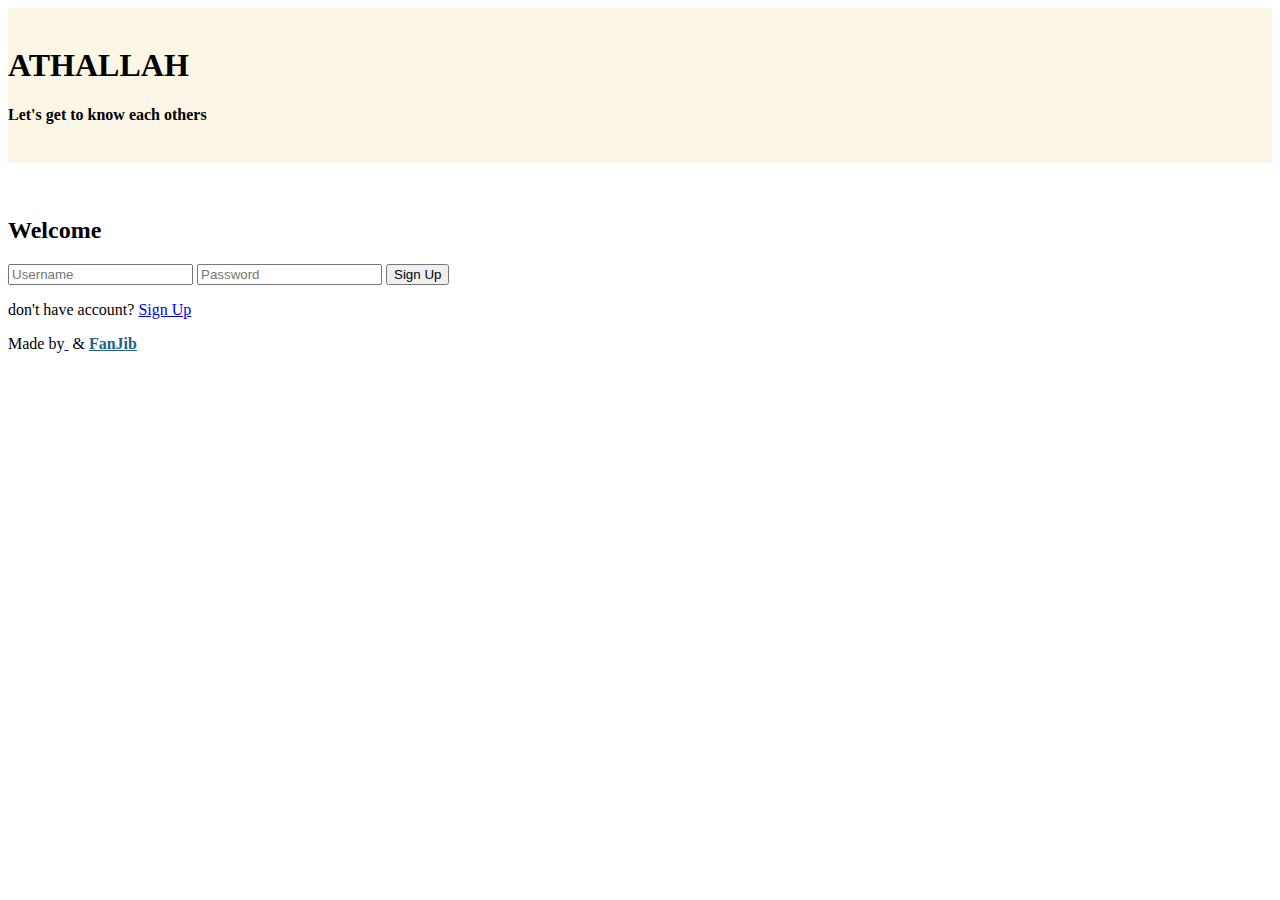
==== index.html @ ad94720d "Add files via upload" ====
<!doctype html>
<html lang="en">
    <head>
        <!-- Required meta tags -->
        <meta charset="utf-8">
        <meta name="viewport" content="width=device-width, initial-scale=1, shrink-to-fit=no">
        <link rel="icon" href="img/itsme.png">
        <!-- Bootstrap CSS -->
        <link rel="stylesheet" href="https://cdn.jsdelivr.net/npm/bootstrap@4.6.0/dist/css/bootstrap.min.css" integrity="sha384-B0vP5xmATw1+K9KRQjQERJvTumQW0nPEzvF6L/Z6nronJ3oUOFUFpCjEUQouq2+l" crossorigin="anonymous">
        <link rel="stylesheet" href="css/style.css">

        <!-- Font -->
        <link href="https://fonts.googleapis.com/css2?family=Poppins:wght@100;200;300;400;500;600;700;800;900&display=swap" rel="stylesheet">

        <title>Jidan Atthala</title>
    </head>
    <body>
        <main class="container-fluid main">
                <section class="row">
                    <div class="col-lg-7" style="background-color: #FAF5E4;">
                        <article class="kiri">
                            <img src="/img/shield.svg" alt="" class="shield">
                            <header class="text-center">
                                <h1>ATHALLAH</h1>
                                <h4>Let's get to know each others</h4>
                            </header>
                            <img src="/img/Gunung.svg" alt="" class="gunung">
                        </article>
                    </div>
                    <div class="col-lg-5" style="background-color: white;">
                        <article class="kanan">
                            <figure>
                                <img src="/img/Art-stick.svg " alt="" class="art">
                                <img src="/img/Card-Abu.svg" alt="" class="card-abu">
                            </figure>
                            <form class="form-horizontal mt-5" method="POST" action="main-page.html">
                                <h2 class="text-center">Welcome</h2>
                                <section class="container__input">
                                    <article class="input__wrapper">
                                        <input type="text" class="form-control" placeholder="Username">
                                        <input type="password" class="form-control " placeholder="Password">
                                        <input type="submit" class="form-control kirim" value="Sign Up">
                                        <p>don't have account? <a href="regist.html">Sign Up</a></p>
                                    </article> <!-- input-wrapper -->
                                </section> <!-- container__input -->
                            </form>
                        </article>
                    </div>
                </section>
        </main>
        
        <footer class="">
            <div class="p-1 ml-3">
                Made by<a class="" href="https://www.instagram.com/ssabiqmame/"> <img src="/img/mameX.svg" alt="" class="copyright"></a> & <a href="https://www.instagram.com/irfannajib08/" style="color: #216282 ;"><b>FanJib</b></a>
            </div>
        </footer>

        <script src="https://code.jquery.com/jquery-3.5.1.slim.min.js" integrity="sha384-DfXdz2htPH0lsSSs5nCTpuj/zy4C+OGpamoFVy38MVBnE+IbbVYUew+OrCXaRkfj" crossorigin="anonymous"></script>
        <script src="https://cdn.jsdelivr.net/npm/bootstrap@4.6.0/dist/js/bootstrap.bundle.min.js" integrity="sha384-Piv4xVNRyMGpqkS2by6br4gNJ7DXjqk09RmUpJ8jgGtD7zP9yug3goQfGII0yAns" crossorigin="anonymous"></script>
    </body>
</html>
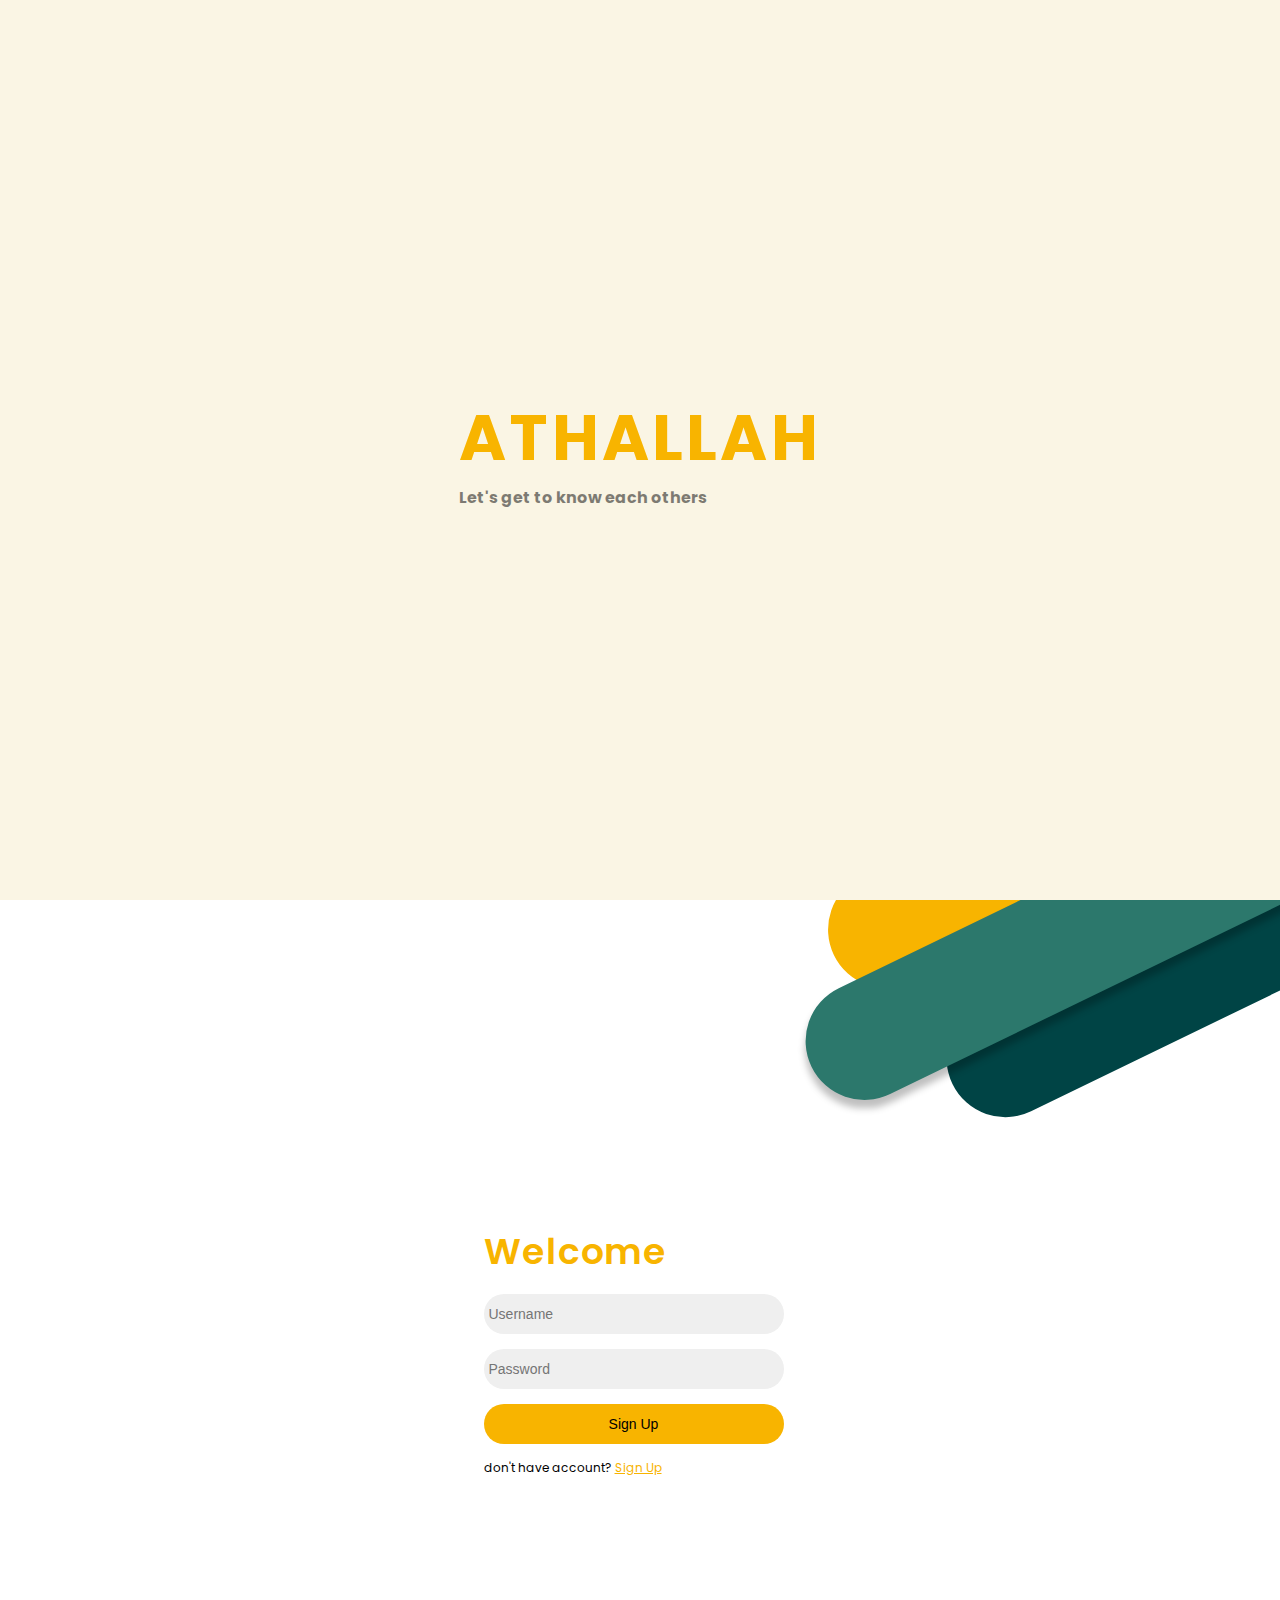
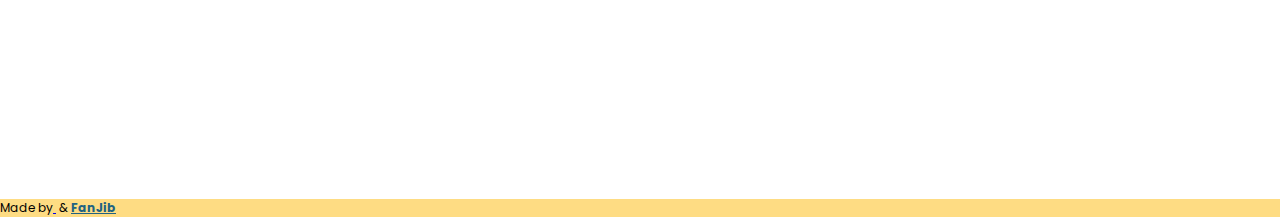
==== commit 4d9cf3bb: "Add files via upload" ====
--- a/index.html
+++ b/index.html
@@ -11,42 +11,55 @@
 
         <!-- Font -->
         <link href="https://fonts.googleapis.com/css2?family=Poppins:wght@100;200;300;400;500;600;700;800;900&display=swap" rel="stylesheet">
+        <script src="https://kit.fontawesome.com/40613f3d16.js" crossorigin="anonymous"></script>
 
         <title>Jidan Atthala</title>
     </head>
     <body>
         <main class="container-fluid main">
-                <section class="row">
-                    <div class="col-lg-7" style="background-color: #FAF5E4;">
-                        <article class="kiri">
-                            <img src="/img/shield.svg" alt="" class="shield">
-                            <header class="text-center">
-                                <h1>ATHALLAH</h1>
-                                <h4>Let's get to know each others</h4>
-                            </header>
-                            <img src="/img/Gunung.svg" alt="" class="gunung">
-                        </article>
-                    </div>
-                    <div class="col-lg-5" style="background-color: white;">
-                        <article class="kanan">
-                            <figure>
-                                <img src="/img/Art-stick.svg " alt="" class="art">
-                                <img src="/img/Card-Abu.svg" alt="" class="card-abu">
-                            </figure>
-                            <form class="form-horizontal mt-5" method="POST" action="main-page.html">
-                                <h2 class="text-center">Welcome</h2>
-                                <section class="container__input">
-                                    <article class="input__wrapper">
-                                        <input type="text" class="form-control" placeholder="Username">
-                                        <input type="password" class="form-control " placeholder="Password">
-                                        <input type="submit" class="form-control kirim" value="Sign Up">
-                                        <p>don't have account? <a href="regist.html">Sign Up</a></p>
-                                    </article> <!-- input-wrapper -->
-                                </section> <!-- container__input -->
-                            </form>
-                        </article>
-                    </div>
-                </section>
+            <section class="row">
+                <div class="col-lg-7" style="background-color: #FAF5E4">
+                    <article class="kiri">
+                        <img src="/img/shield.svg" alt="" class="shield">
+                        <header class="text-center">
+                            <h1>ATHALLAH</h1>
+                            <h4>Let's get to know each others</h4>
+                        </header>
+                        <img src="/img/Gunung.svg" alt="" class="gunung">
+                    </article>
+                </div> <!-- Col -->
+
+                <div class="col-lg-5 background__kanan">
+                    <article class="kanan" >
+                        <!-- <figure>
+                            <img src="/img/Art-stick.svg " alt="" class="art">
+                            <img src="/img/Card-Abu.svg" alt="" class="card-abu">
+                        </figure> -->
+
+                        <form class="form-horizontal mt-5" method="POST" action="main-page.html">
+                            <legend class="text-center">Welcome</legend>
+
+                            <section class="container__input">
+                                <article class="input__wrapper">
+
+                                    <input type="text" class="form-control" placeholder="Username">
+                                    <div class="password"> <!-- Show Hide Password -->
+                                        <input type="password" class="form-control" id="password" placeholder="Password">
+                                        <div class="checkbox">
+                                            <input type="checkbox" id="show">
+                                            <i class="fas fa-eye" id="mata"></i> 
+                                            <i class="fas fa-eye-slash" id="buta"></i>
+                                        </div> <!-- Checkbox -->
+                                    </div> <!-- Show Hide -->
+                                    <input type="submit" class="form-control kirim" value="Sign Up">
+                                    <p>don't have account? <a href="regist.html">Sign Up</a></p>
+
+                                </article> <!-- Input Wrapper -->
+                            </section> <!-- Container Input -->
+                        </form>
+                    </article>
+                </div> <!-- Col -->
+            </section> <!-- Row -->
         </main>
         
         <footer class="">
@@ -57,5 +70,6 @@
 
         <script src="https://code.jquery.com/jquery-3.5.1.slim.min.js" integrity="sha384-DfXdz2htPH0lsSSs5nCTpuj/zy4C+OGpamoFVy38MVBnE+IbbVYUew+OrCXaRkfj" crossorigin="anonymous"></script>
         <script src="https://cdn.jsdelivr.net/npm/bootstrap@4.6.0/dist/js/bootstrap.bundle.min.js" integrity="sha384-Piv4xVNRyMGpqkS2by6br4gNJ7DXjqk09RmUpJ8jgGtD7zP9yug3goQfGII0yAns" crossorigin="anonymous"></script>
+        <script src="js/app.js"></script>
     </body>
 </html>--- a/css/style.css
+++ b/css/style.css
@@ -0,0 +1,515 @@
+* {
+  padding: 0;
+  margin: 0;
+  -webkit-box-sizing: border-box;
+          box-sizing: border-box;
+}
+
+::-webkit-scrollbar {
+  width: 4px;
+}
+
+::-webkit-scrollbar-thumb {
+  background-color: #2C786C;
+}
+
+::-webkit-scrollbar-thumb:hover {
+  background: #004445;
+}
+
+::-webkit-scrollbar-track {
+  background: #f1f1f1;
+}
+
+html {
+  scroll-behavior: smooth;
+}
+
+body {
+  font-family: 'Poppins', sans-serif;
+}
+
+main .kiri, main .kanan {
+  display: -webkit-box;
+  display: -ms-flexbox;
+  display: flex;
+  -webkit-box-align: center;
+      -ms-flex-align: center;
+          align-items: center;
+  -webkit-box-pack: center;
+      -ms-flex-pack: center;
+          justify-content: center;
+  height: 100vh;
+  position: relative;
+}
+
+main .kiri {
+  background-color: #FAF5E4;
+  z-index: 2;
+  -webkit-animation: loading 1s cubic-bezier(0.86, 0.46, 0.83, 0.67);
+          animation: loading 1s cubic-bezier(0.86, 0.46, 0.83, 0.67);
+  -webkit-transition: -webkit-animation 200ms;
+  transition: -webkit-animation 200ms;
+  transition: animation 200ms;
+  transition: animation 200ms, -webkit-animation 200ms;
+}
+
+main .kiri .shield {
+  z-index: 1;
+  position: absolute;
+  top: 30px;
+}
+
+main .kiri .gunung {
+  width: 100%;
+  position: absolute;
+  bottom: 0;
+  left: 0;
+}
+
+main .kanan {
+  z-index: 1;
+}
+
+main .kanan .art, main .kanan .card-abu {
+  z-index: -1;
+  position: absolute;
+  right: -15px;
+}
+
+main .kanan .art {
+  top: 0;
+  width: 250px;
+}
+
+main .kanan .card-abu {
+  bottom: 0;
+}
+
+main .kanan form .container__input {
+  display: -webkit-box;
+  display: -ms-flexbox;
+  display: flex;
+  -webkit-box-pack: center;
+      -ms-flex-pack: center;
+          justify-content: center;
+  -webkit-box-align: center;
+      -ms-flex-align: center;
+          align-items: center;
+}
+
+main .kanan form .container__input .input__wrapper p {
+  margin-top: 15px;
+  font-size: 12px;
+}
+
+main .kanan form .container__input .input__wrapper p a {
+  color: #F8B400;
+}
+
+main .kanan form .container__input .input__wrapper .cancel {
+  margin-top: 15px;
+  border: 1px solid #F8B400;
+  border-radius: 30px;
+  padding: 7px !important;
+  width: 300px;
+  color: #F8B400;
+  -webkit-transition: 200ms;
+  transition: 200ms;
+  font-size: 14px;
+}
+
+main .kanan form .container__input .input__wrapper .cancel:hover {
+  color: black;
+  background: #F8B400 !important;
+  -webkit-filter: brightness(95%);
+          filter: brightness(95%);
+  -webkit-box-shadow: 0px 2px 2px 0px rgba(0, 0, 0, 0.1);
+          box-shadow: 0px 2px 2px 0px rgba(0, 0, 0, 0.1);
+  -webkit-transform: translateY(-2px);
+          transform: translateY(-2px);
+  font-weight: 600;
+}
+
+main .kanan form .container__input .input__wrapper .password {
+  display: -webkit-box;
+  display: -ms-flexbox;
+  display: flex;
+  -webkit-box-align: center;
+      -ms-flex-align: center;
+          align-items: center;
+}
+
+main .kanan form .container__input .input__wrapper .password label {
+  font-size: 12px;
+}
+
+main .kanan form .container__input .input__wrapper .password .checkbox input[type="checkbox"] {
+  -webkit-transform: translateY(3px) translateX(-30px);
+          transform: translateY(3px) translateX(-30px);
+  opacity: 0;
+  z-index: 1;
+  position: relative;
+}
+
+main .kanan form .container__input .input__wrapper .password .checkbox #mata, main .kanan form .container__input .input__wrapper .password .checkbox #buta {
+  position: absolute;
+  z-index: 0;
+  -webkit-transition: 200ms;
+  transition: 200ms;
+}
+
+main .kanan form .container__input .input__wrapper .password .checkbox #mata {
+  opacity: 1;
+  -webkit-transform: translateY(17px) translateX(-45px);
+          transform: translateY(17px) translateX(-45px);
+}
+
+main .kanan form .container__input .input__wrapper .password .checkbox #buta {
+  opacity: 0;
+  -webkit-transform: translateY(-18px) translateX(-34px);
+          transform: translateY(-18px) translateX(-34px);
+}
+
+.main__page form input[value="Logout"] {
+  z-index: 2 !important;
+  background: #F9F1D8 !important;
+}
+
+.main__page form input[value="Logout"]:hover {
+  background: #F8B400 !important;
+}
+
+.main__page .profil__athallah {
+  max-width: 550px;
+  display: -webkit-box;
+  display: -ms-flexbox;
+  display: flex;
+  -webkit-box-pack: center;
+      -ms-flex-pack: center;
+          justify-content: center;
+  -webkit-box-orient: vertical;
+  -webkit-box-direction: normal;
+      -ms-flex-direction: column;
+          flex-direction: column;
+}
+
+.main__page .profil__athallah figure {
+  height: 288px;
+  display: -webkit-box;
+  display: -ms-flexbox;
+  display: flex;
+  -webkit-box-pack: center;
+      -ms-flex-pack: center;
+          justify-content: center;
+}
+
+.main__page .profil__athallah figure .circle {
+  -webkit-clip-path: circle(50.2% at 50% 0);
+          clip-path: circle(50.2% at 50% 0);
+  z-index: 1;
+  -webkit-transition: 200ms;
+  transition: 200ms;
+  background: #F8B400;
+  height: 288px;
+  width: 750px;
+  position: absolute;
+}
+
+.main__page .profil__athallah figure img.itsme {
+  z-index: 1;
+  position: relative;
+  bottom: -57px;
+  width: 200px;
+  height: 200px;
+  border-radius: 50%;
+  -webkit-filter: drop-shadow(0px 4px 5px rgba(0, 0, 0, 0.1));
+          filter: drop-shadow(0px 4px 5px rgba(0, 0, 0, 0.1));
+}
+
+.main__page .profil__athallah header {
+  margin: auto;
+}
+
+.main__page .profil__athallah header h1 {
+  font-size: 48px;
+  letter-spacing: 0.15em;
+}
+
+.main__page .profil__athallah article p {
+  margin-bottom: 45px;
+  color: rgba(0, 0, 0, 0.7);
+  font-size: 14px;
+  line-height: 150%;
+}
+
+.main__page .profil__athallah article .col-sm-12 {
+  padding: 0 5px !important;
+}
+
+.main__page .profil__athallah article .card {
+  border: none !important;
+  display: -ms-grid;
+  display: grid;
+  place-items: center;
+  width: 100%;
+  margin: 0;
+  margin-bottom: 30px;
+  height: 167px;
+  -webkit-transition: 0.2s;
+  transition: 0.2s;
+  -webkit-box-shadow: 0px 0px 5px 0px rgba(0, 0, 0, 0.1);
+          box-shadow: 0px 0px 5px 0px rgba(0, 0, 0, 0.1);
+}
+
+.main__page .profil__athallah article .card:hover {
+  -webkit-transform: translateY(-5px);
+          transform: translateY(-5px);
+  background: #F8B400;
+}
+
+.main__page .profil__athallah article .card:hover i {
+  color: white;
+}
+
+.main__page .profil__athallah article .card i {
+  -webkit-transition: 200ms;
+  transition: 200ms;
+  color: #F8B400;
+  font-size: 50px;
+}
+
+footer {
+  margin-top: -1px;
+  background: #FEDC83;
+  font-size: 12px !important;
+}
+
+footer .copyright {
+  width: 50px;
+}
+
+main.sucess {
+  height: 100vh;
+  border: 1px solid red;
+  display: -webkit-box;
+  display: -ms-flexbox;
+  display: flex;
+  -webkit-box-pack: center;
+      -ms-flex-pack: center;
+          justify-content: center;
+  -webkit-box-align: center;
+      -ms-flex-align: center;
+          align-items: center;
+}
+
+main.sucess section {
+  position: relative;
+  top: -70px;
+  display: -ms-grid;
+  display: grid;
+  place-items: center;
+}
+
+main.sucess section header h1 {
+  color: #000;
+  font-size: 48px;
+  font-weight: 600;
+}
+
+main.sucess section header h1 span {
+  font-weight: bold;
+  color: #2C786C;
+}
+
+main.sucess section a {
+  background: #F8B400;
+  font-size: 14px;
+  width: 250px;
+  padding: 13.38px 0;
+  margin-top: 30px;
+  font-weight: 600;
+  -webkit-transition: 200ms;
+  transition: 200ms;
+}
+
+main.sucess section a:hover {
+  -webkit-filter: brightness(95%);
+          filter: brightness(95%);
+  -webkit-box-shadow: 0px 2px 2px 0px rgba(0, 0, 0, 0.1);
+          box-shadow: 0px 2px 2px 0px rgba(0, 0, 0, 0.1);
+  -webkit-transform: translateY(-2px);
+          transform: translateY(-2px);
+}
+
+main.sucess .gunung {
+  position: absolute;
+  width: 70%;
+  bottom: 0;
+}
+
+.background__kanan {
+  background-image: url(/img/Kanan.svg);
+  background-size: cover;
+  background-repeat: no-repeat;
+}
+
+.changeBG {
+  background: red;
+}
+
+.bordered {
+  border: 1px solid red !important;
+}
+
+h1 {
+  font-weight: bold;
+  color: #F8B400;
+  font-size: 64px;
+  letter-spacing: 0.05em;
+}
+
+h2, legend {
+  font-size: 36px;
+  color: #F8B400;
+  font-weight: 600;
+  letter-spacing: 0.05em;
+}
+
+h4 {
+  color: rgba(0, 0, 0, 0.5);
+}
+
+.form-control:focus {
+  border-color: #F8B400;
+  -webkit-box-shadow: 0 1px 1px rgba(0, 0, 0, 0.015) inset, 0 0 4px #F8B400;
+          box-shadow: 0 1px 1px rgba(0, 0, 0, 0.015) inset, 0 0 4px #F8B400;
+  outline: 0 none;
+}
+
+input {
+  font-size: 14px !important;
+  -webkit-transition: 200ms;
+  transition: 200ms;
+  border-radius: 30px !important;
+  margin-top: 15px;
+  border: none !important;
+  background: #EFEFEF !important;
+}
+
+input[type="text"], input[type="number"], input[type="email"], input[type="password"], input[type="submit"] {
+  height: 40px !important;
+  width: 300px;
+}
+
+input::-webkit-input-placeholder {
+  font-size: 14px;
+  -webkit-transform: translateX(5px);
+          transform: translateX(5px);
+}
+
+input:-ms-input-placeholder {
+  font-size: 14px;
+  transform: translateX(5px);
+}
+
+input::-ms-input-placeholder {
+  font-size: 14px;
+  transform: translateX(5px);
+}
+
+input::placeholder {
+  font-size: 14px;
+  -webkit-transform: translateX(5px);
+          transform: translateX(5px);
+}
+
+input[type="submit"] {
+  -webkit-transition: 200ms;
+  transition: 200ms;
+  color: black;
+  background: #F8B400 !important;
+  font-weight: 500;
+}
+
+input[type="submit"]:hover {
+  -webkit-filter: brightness(95%);
+          filter: brightness(95%);
+  -webkit-box-shadow: 0px 2px 2px 0px rgba(0, 0, 0, 0.1);
+          box-shadow: 0px 2px 2px 0px rgba(0, 0, 0, 0.1);
+  -webkit-transform: translateY(-2px);
+          transform: translateY(-2px);
+}
+
+input[value="Logout"] {
+  position: absolute;
+  right: 15px;
+  background: none !important;
+  border: 1px solid #F8B400 !important;
+  color: #F8B400 !important;
+  width: 100px;
+}
+
+input[value="Logout"]:hover {
+  background: #F8B400 !important;
+  color: black !important;
+}
+
+@media screen and (max-width: 767px) {
+  .kiri, .kanan {
+    height: 100vh !important;
+  }
+  .main__page .profil__athallah figure .circle {
+    -webkit-clip-path: circle(140px at 50% 50%);
+            clip-path: circle(140px at 50% 50%);
+    width: 100%;
+  }
+  .main__page .profil__athallah figure img.itsme {
+    -ms-flex-item-align: center !important;
+        -ms-grid-row-align: center !important;
+        align-self: center !important;
+    bottom: 0 !important;
+  }
+  .main__page .profil__athallah article .col-sm-12:nth-of-type(2) {
+    margin: 15px 0 !important;
+  }
+  .main__page .profil__athallah article .card {
+    width: 100% !important;
+  }
+  h1 {
+    font-weight: bold;
+    color: #F8B400;
+    font-size: 55px;
+    letter-spacing: 0.05em;
+  }
+  h4 {
+    font-size: 21px;
+    color: rgba(0, 0, 0, 0.5);
+  }
+  main.sucess section header h1 {
+    text-align: center;
+    font-size: 35px;
+  }
+  main.sucess section figure img {
+    width: 100px;
+  }
+}
+
+@-webkit-keyframes loading {
+  0% {
+    width: 100vw;
+  }
+  100% {
+    width: 57vw;
+  }
+}
+
+@keyframes loading {
+  0% {
+    width: 100vw;
+  }
+  100% {
+    width: 57vw;
+  }
+}
+/*# sourceMappingURL=style.css.map */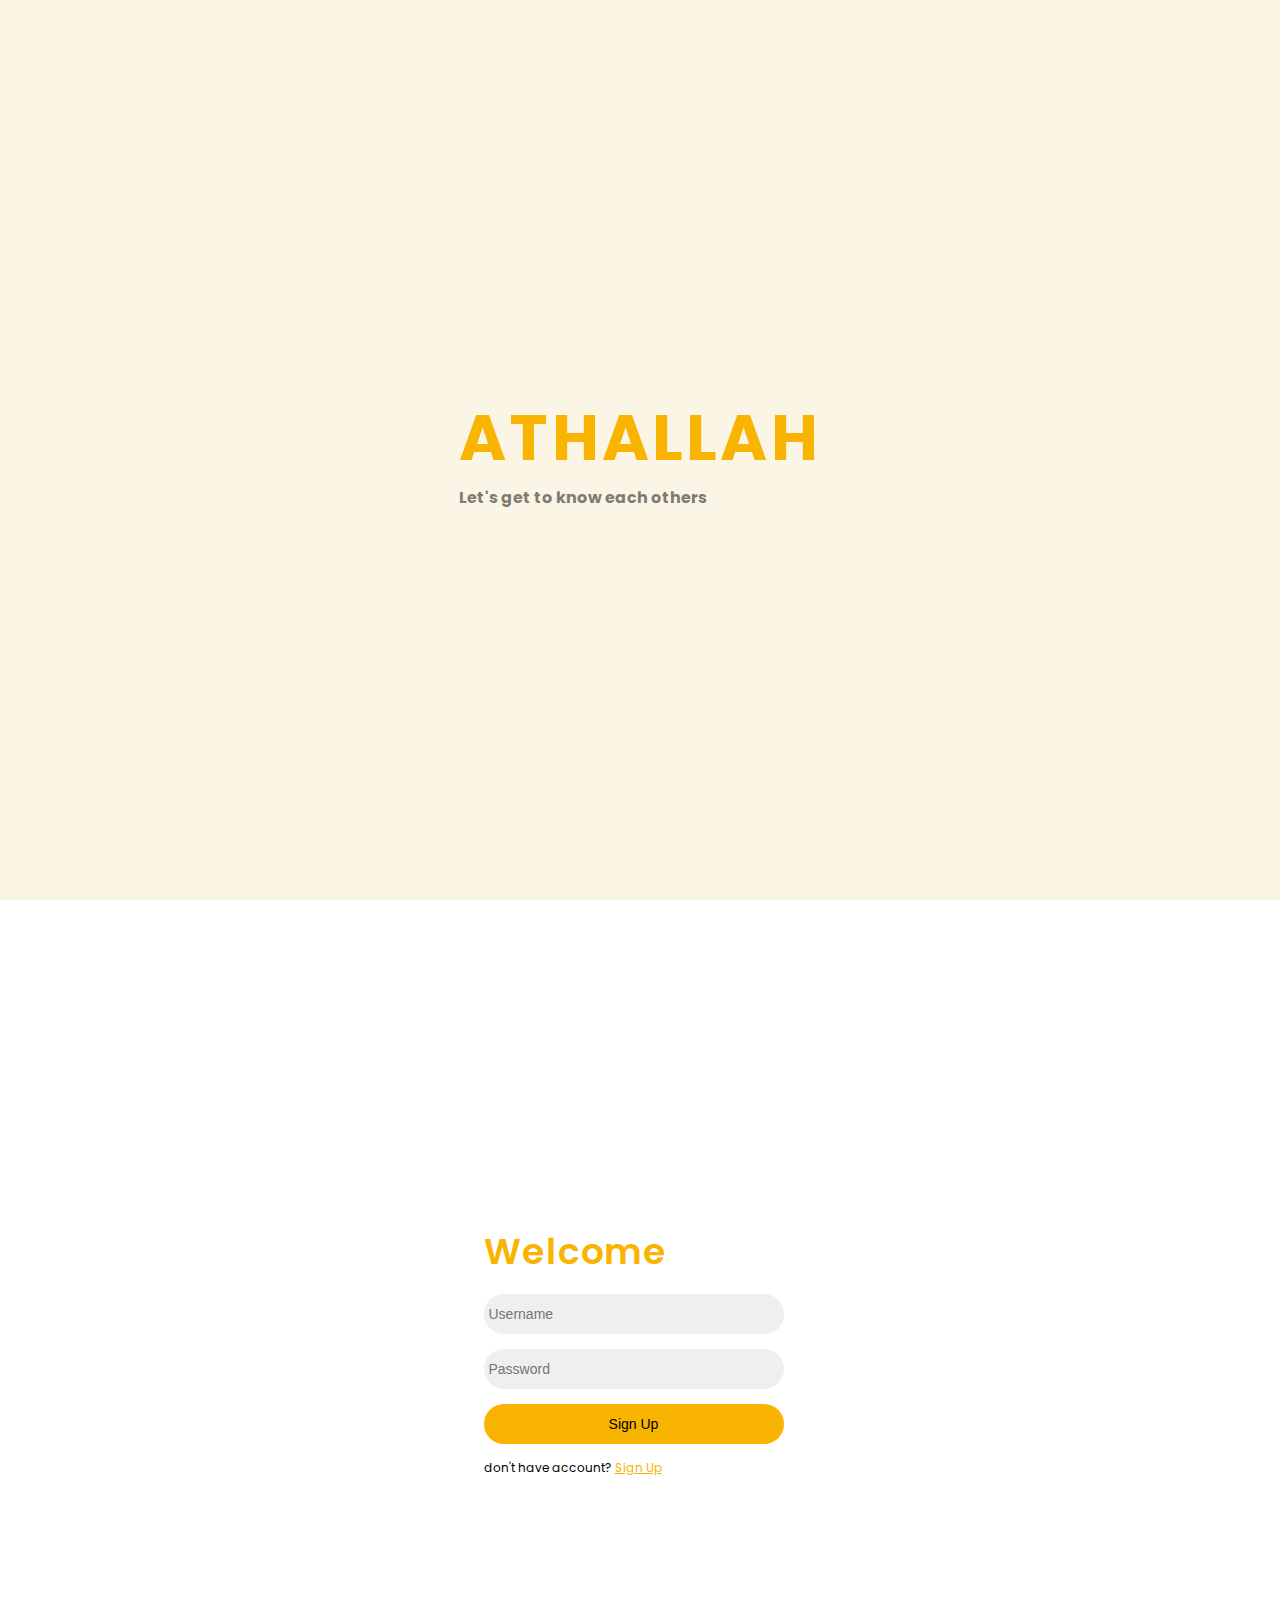
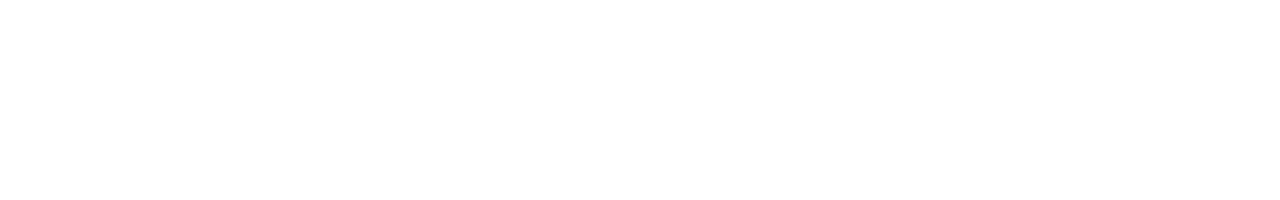
==== commit 5ac2e8e9: "Add files via upload" ====
--- a/index.html
+++ b/index.html
@@ -17,30 +17,26 @@
     </head>
     <body>
         <main class="container-fluid main">
-            <section class="row">
+            <div class="row">
                 <div class="col-lg-7" style="background-color: #FAF5E4">
-                    <article class="kiri">
-                        <img src="/img/shield.svg" alt="" class="shield">
+                    <div class="kiri">
+                        <img src="img/shield.svg" alt="" class="shield">
                         <header class="text-center">
                             <h1>ATHALLAH</h1>
                             <h4>Let's get to know each others</h4>
                         </header>
-                        <img src="/img/Gunung.svg" alt="" class="gunung">
-                    </article>
+                        <img src="img/Gunung.svg" alt="" class="gunung">
+                    </div> <!-- Kiri -->
                 </div> <!-- Col -->
 
                 <div class="col-lg-5 background__kanan">
-                    <article class="kanan" >
-                        <!-- <figure>
-                            <img src="/img/Art-stick.svg " alt="" class="art">
-                            <img src="/img/Card-Abu.svg" alt="" class="card-abu">
-                        </figure> -->
+                    <div class="kanan" >
 
                         <form class="form-horizontal mt-5" method="POST" action="main-page.html">
                             <legend class="text-center">Welcome</legend>
 
-                            <section class="container__input">
-                                <article class="input__wrapper">
+                            <div class="container__input">
+                                <div class="input__wrapper">
 
                                     <input type="text" class="form-control" placeholder="Username">
                                     <div class="password"> <!-- Show Hide Password -->
@@ -54,20 +50,14 @@
                                     <input type="submit" class="form-control kirim" value="Sign Up">
                                     <p>don't have account? <a href="regist.html">Sign Up</a></p>
 
-                                </article> <!-- Input Wrapper -->
-                            </section> <!-- Container Input -->
+                                </div> <!-- Input Wrapper -->
+                            </div> <!-- Container Input -->
                         </form>
-                    </article>
+                    </div> <!-- Kanan -->
                 </div> <!-- Col -->
-            </section> <!-- Row -->
+            </div> <!-- Row -->
         </main>
         
-        <footer class="">
-            <div class="p-1 ml-3">
-                Made by<a class="" href="https://www.instagram.com/ssabiqmame/"> <img src="/img/mameX.svg" alt="" class="copyright"></a> & <a href="https://www.instagram.com/irfannajib08/" style="color: #216282 ;"><b>FanJib</b></a>
-            </div>
-        </footer>
-
         <script src="https://code.jquery.com/jquery-3.5.1.slim.min.js" integrity="sha384-DfXdz2htPH0lsSSs5nCTpuj/zy4C+OGpamoFVy38MVBnE+IbbVYUew+OrCXaRkfj" crossorigin="anonymous"></script>
         <script src="https://cdn.jsdelivr.net/npm/bootstrap@4.6.0/dist/js/bootstrap.bundle.min.js" integrity="sha384-Piv4xVNRyMGpqkS2by6br4gNJ7DXjqk09RmUpJ8jgGtD7zP9yug3goQfGII0yAns" crossorigin="anonymous"></script>
         <script src="js/app.js"></script>
--- a/css/style.css
+++ b/css/style.css
@@ -161,8 +161,8 @@
 
 main .kanan form .container__input .input__wrapper .password .checkbox #mata {
   opacity: 1;
-  -webkit-transform: translateY(17px) translateX(-45px);
-          transform: translateY(17px) translateX(-45px);
+  -webkit-transform: translateY(17px) translateX(-46px);
+          transform: translateY(17px) translateX(-46px);
 }
 
 main .kanan form .container__input .input__wrapper .password .checkbox #buta {
@@ -194,7 +194,7 @@
           flex-direction: column;
 }
 
-.main__page .profil__athallah figure {
+.main__page .profil__athallah .photo-profil {
   height: 288px;
   display: -webkit-box;
   display: -ms-flexbox;
@@ -204,7 +204,7 @@
           justify-content: center;
 }
 
-.main__page .profil__athallah figure .circle {
+.main__page .profil__athallah .photo-profil .circle {
   -webkit-clip-path: circle(50.2% at 50% 0);
           clip-path: circle(50.2% at 50% 0);
   z-index: 1;
@@ -216,7 +216,7 @@
   position: absolute;
 }
 
-.main__page .profil__athallah figure img.itsme {
+.main__page .profil__athallah .photo-profil img.itsme {
   z-index: 1;
   position: relative;
   bottom: -57px;
@@ -303,7 +303,7 @@
           align-items: center;
 }
 
-main.sucess section {
+main.sucess div {
   position: relative;
   top: -70px;
   display: -ms-grid;
@@ -311,18 +311,18 @@
   place-items: center;
 }
 
-main.sucess section header h1 {
+main.sucess div header h1 {
   color: #000;
   font-size: 48px;
-  font-weight: 600;
-}
-
-main.sucess section header h1 span {
+  font-weight: 500;
+}
+
+main.sucess div header h1 span {
   font-weight: bold;
   color: #2C786C;
 }
 
-main.sucess section a {
+main.sucess div a {
   background: #F8B400;
   font-size: 14px;
   width: 250px;
@@ -333,7 +333,7 @@
   transition: 200ms;
 }
 
-main.sucess section a:hover {
+main.sucess div a:hover {
   -webkit-filter: brightness(95%);
           filter: brightness(95%);
   -webkit-box-shadow: 0px 2px 2px 0px rgba(0, 0, 0, 0.1);
@@ -346,12 +346,6 @@
   position: absolute;
   width: 70%;
   bottom: 0;
-}
-
-.background__kanan {
-  background-image: url(/img/Kanan.svg);
-  background-size: cover;
-  background-repeat: no-repeat;
 }
 
 .changeBG {
